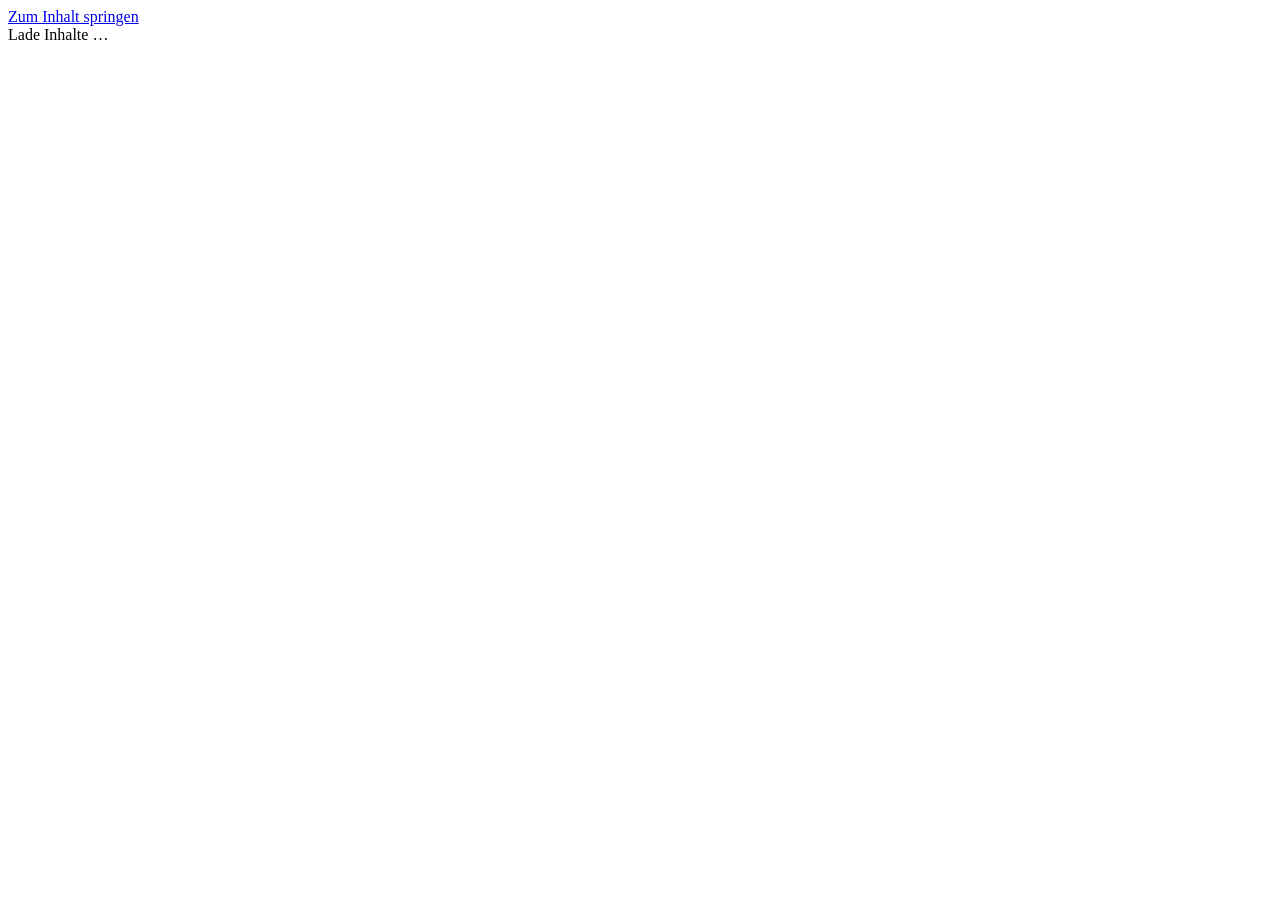
==== fortschritt.html @ f334f1ea "Add files via upload" ====
<!doctype html>
<html lang="de">
<head>
  <meta charset="utf-8">
  <meta name="viewport" content="width=device-width, initial-scale=1, viewport-fit=cover">
  <title>Fortschritt – Statistik leicht</title>
  <meta name="description" content="Lernzeit, Erfolgsquote, Klausurtrend, Badges sowie Export und Import des Lernstands.">
  <meta name="theme-color" content="#2563eb">
  <link rel="icon" href="assets/icons/favicon.svg" type="image/svg+xml">
  <link rel="stylesheet" href="styles/main.css">
  <link rel="stylesheet" href="styles/components.css">
  <link rel="stylesheet" href="styles/darkmode.css">
  <script>
    /* Theme sofort setzen, damit nichts aufblitzt */
    (function () {
      try {
        var s = JSON.parse(localStorage.getItem('statistik-lernplattform-v1') || '{}');
        var t = (s.settings && s.settings.theme) || 'auto';
        var dark = t === 'dark' || (t === 'auto' && window.matchMedia('(prefers-color-scheme: dark)').matches);
        document.documentElement.setAttribute('data-theme', dark ? 'dark' : 'light');
      } catch (e) {
        document.documentElement.setAttribute('data-theme', 'light');
      }
    })();
  </script>
</head>
<body data-page="fortschritt">
  <a class="skip-link" href="#main">Zum Inhalt springen</a>
  <header id="app-header"></header>
  <main id="main" class="container" tabindex="-1">
    <div class="loading" aria-live="polite"><span class="spinner"></span> Lade Inhalte …</div>
  </main>
  <nav id="tabbar"></nav>
  <noscript><p class="container">Bitte aktiviere JavaScript, um die Lernplattform zu nutzen.</p></noscript>
  <script src="data/data.js"></script>
  <script src="scripts/storage.js"></script>
  <script src="scripts/statistik.js"></script>
  <script src="scripts/charts.js"></script>
  <script src="scripts/router.js"></script>
  <script src="scripts/generator.js"></script>
  <script src="scripts/app.js"></script>
  <script src="scripts/fortschritt.js"></script>
  
</body>
</html>
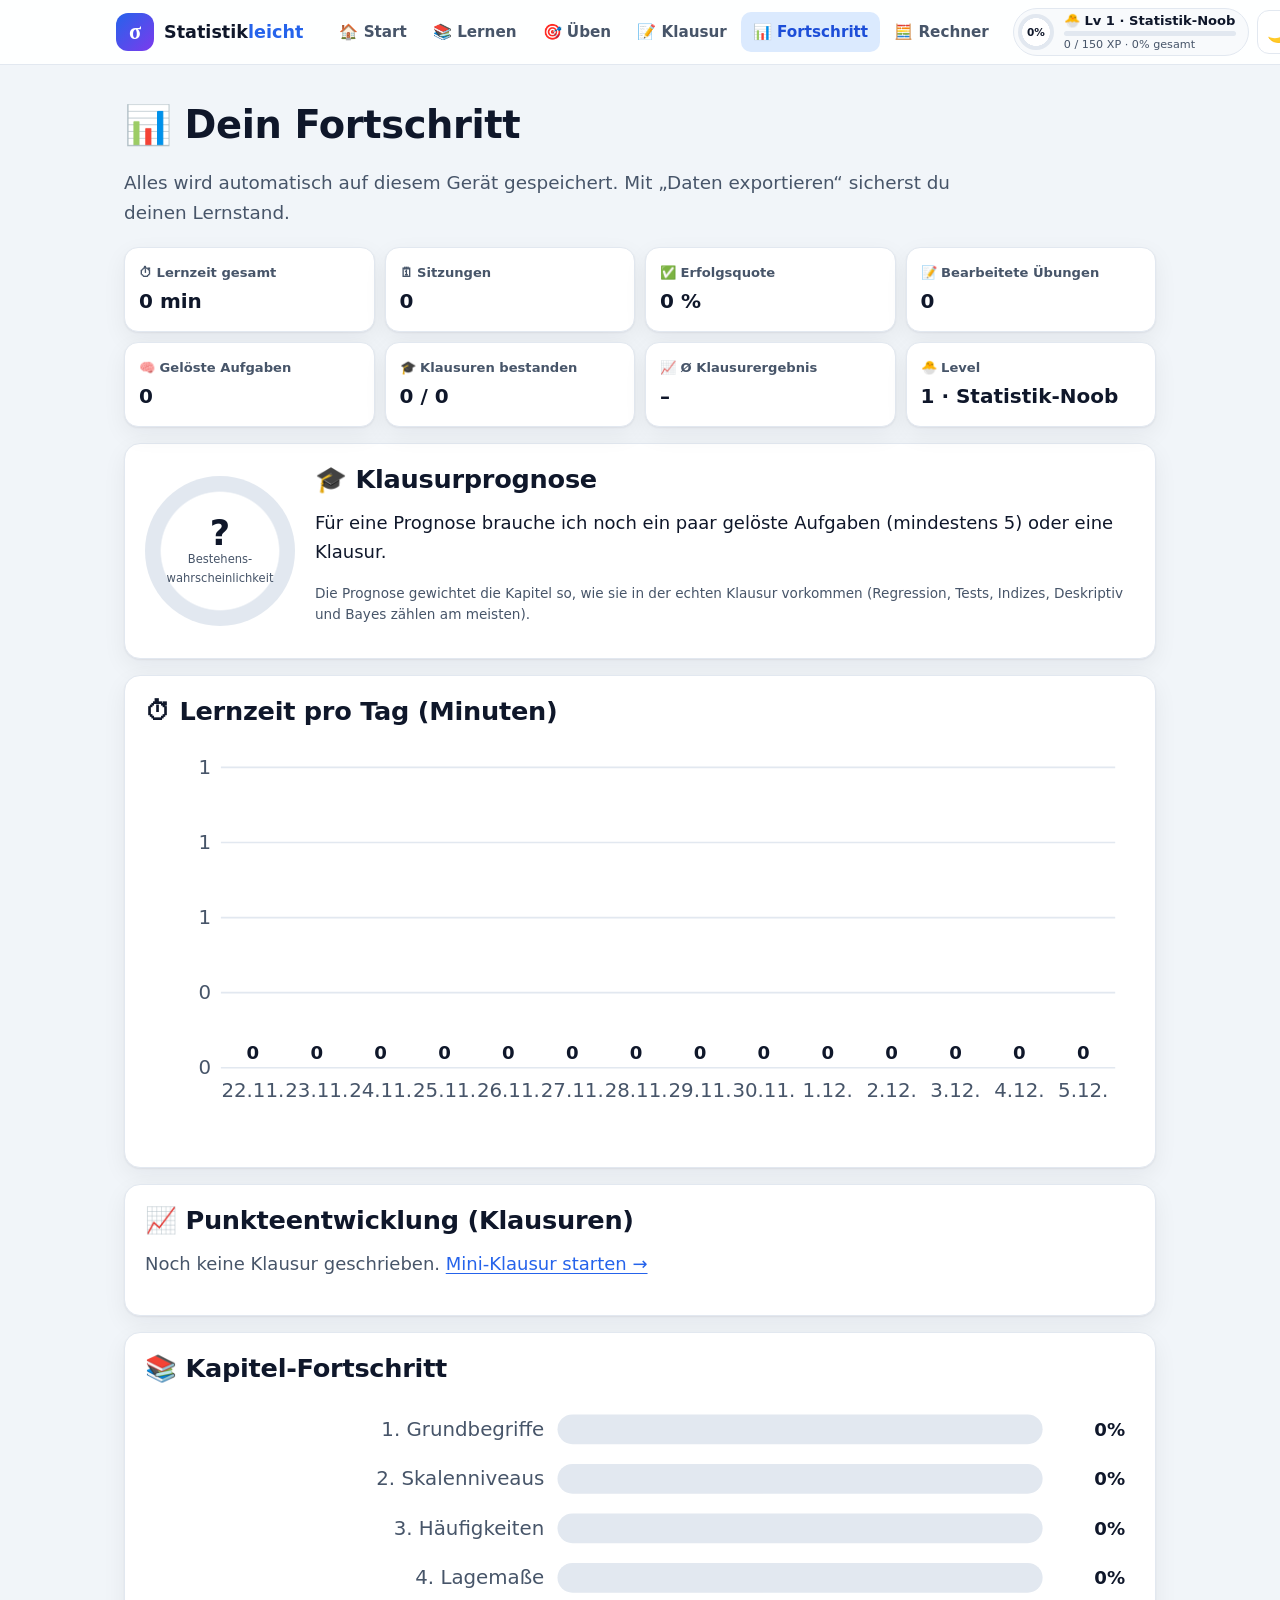
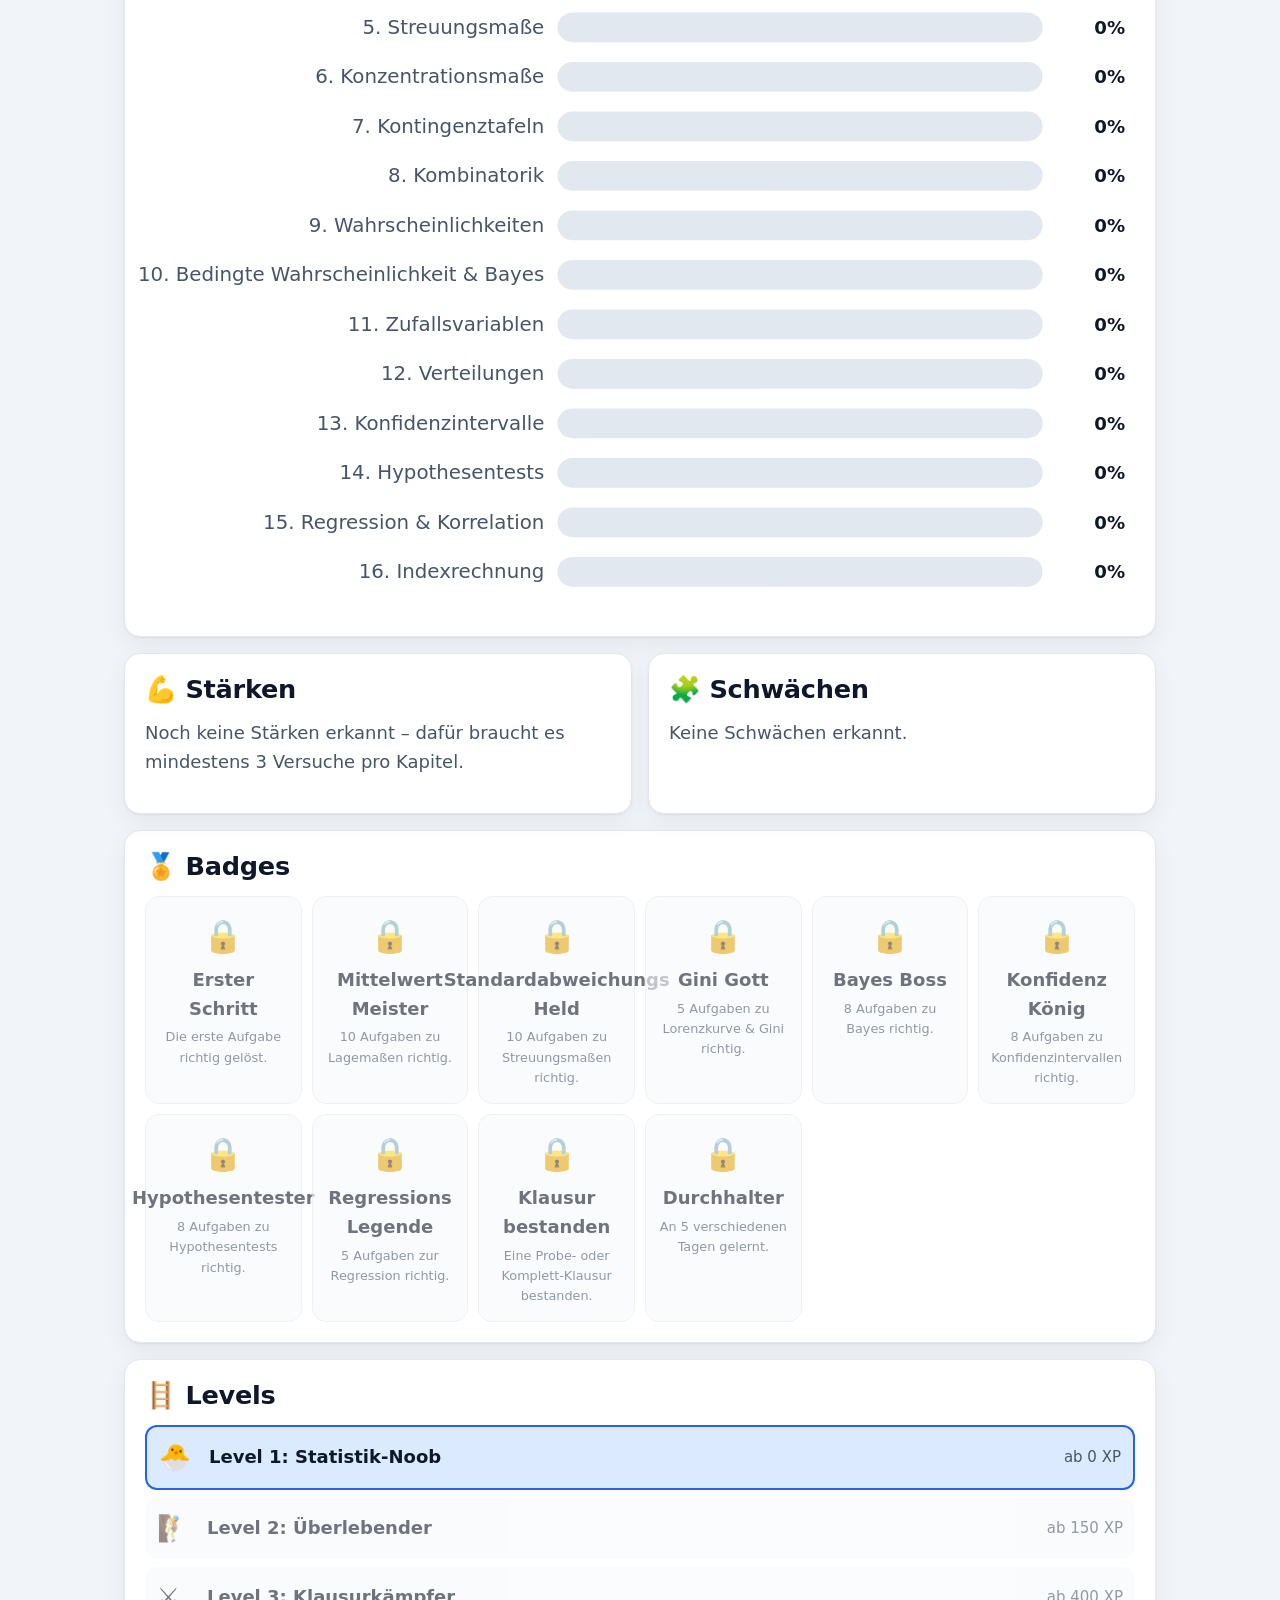
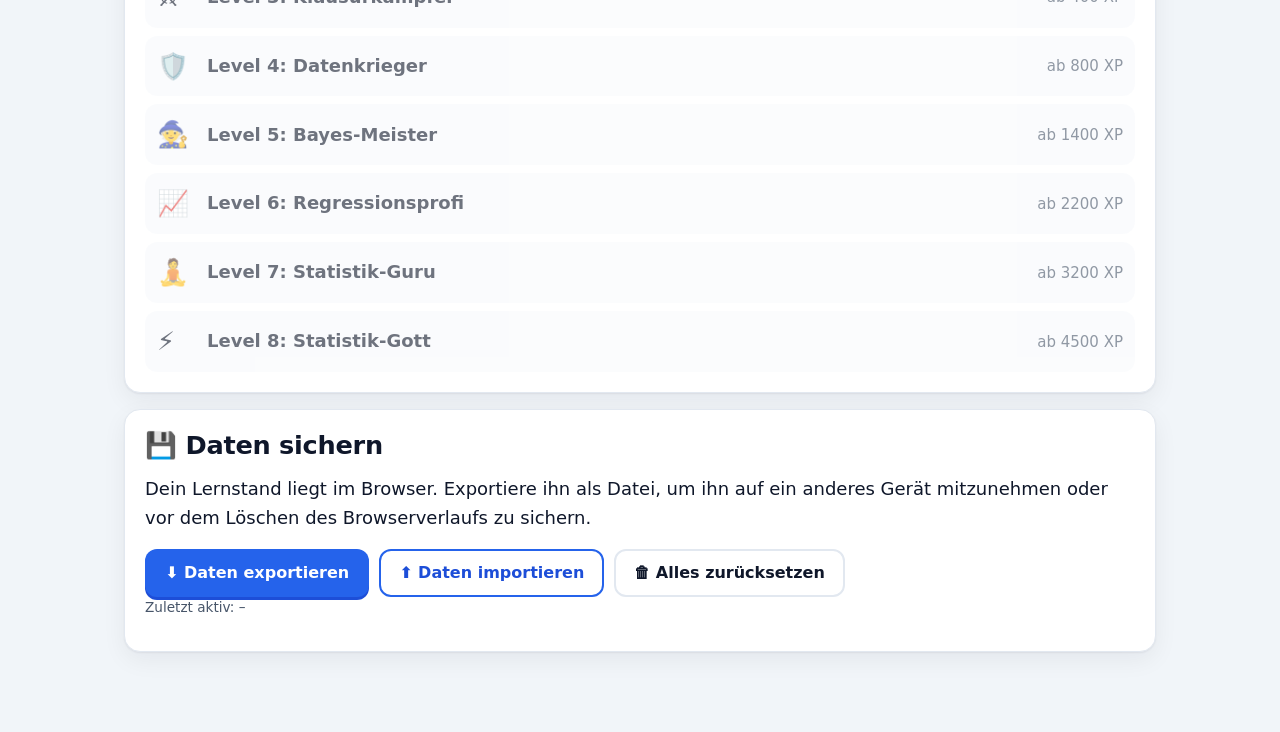
==== commit 2fc769d5: "Add files via upload" ====
--- a/fortschritt.html
+++ b/fortschritt.html
@@ -6,10 +6,10 @@
   <title>Fortschritt – Statistik leicht</title>
   <meta name="description" content="Lernzeit, Erfolgsquote, Klausurtrend, Badges sowie Export und Import des Lernstands.">
   <meta name="theme-color" content="#2563eb">
-  <link rel="icon" href="assets/icons/favicon.svg" type="image/svg+xml">
-  <link rel="stylesheet" href="styles/main.css">
-  <link rel="stylesheet" href="styles/components.css">
-  <link rel="stylesheet" href="styles/darkmode.css">
+  <link rel="icon" href="favicon.svg" type="image/svg+xml">
+  <link rel="stylesheet" href="main.css">
+  <link rel="stylesheet" href="components.css">
+  <link rel="stylesheet" href="darkmode.css">
   <script>
     /* Theme sofort setzen, damit nichts aufblitzt */
     (function () {
@@ -32,14 +32,14 @@
   </main>
   <nav id="tabbar"></nav>
   <noscript><p class="container">Bitte aktiviere JavaScript, um die Lernplattform zu nutzen.</p></noscript>
-  <script src="data/data.js"></script>
-  <script src="scripts/storage.js"></script>
-  <script src="scripts/statistik.js"></script>
-  <script src="scripts/charts.js"></script>
-  <script src="scripts/router.js"></script>
-  <script src="scripts/generator.js"></script>
-  <script src="scripts/app.js"></script>
-  <script src="scripts/fortschritt.js"></script>
+  <script src="data.js"></script>
+  <script src="storage.js"></script>
+  <script src="statistik.js"></script>
+  <script src="charts.js"></script>
+  <script src="router.js"></script>
+  <script src="generator.js"></script>
+  <script src="app.js"></script>
+  <script src="fortschritt.js"></script>
   
 </body>
 </html>
--- a/main.css
+++ b/main.css
@@ -0,0 +1,210 @@
+/* ============================================================
+   main.css – Grundlayout, Farben, Typografie (Mobile First)
+   ============================================================ */
+
+:root {
+  /* Markenfarben */
+  --primary: #2563eb;
+  --primary-strong: #1d4ed8;
+  --primary-soft: #dbeafe;
+  --success: #22c55e;
+  --success-strong: #15803d;
+  --success-soft: #dcfce7;
+  --warning: #f59e0b;
+  --warning-strong: #b45309;
+  --warning-soft: #fef3c7;
+  --error: #ef4444;
+  --error-strong: #b91c1c;
+  --error-soft: #fee2e2;
+  --purple: #7c3aed;
+  --purple-soft: #ede9fe;
+
+  /* Flächen & Text (hell) */
+  --bg: #f1f5f9;
+  --surface: #ffffff;
+  --surface-2: #f8fafc;
+  --border: #e2e8f0;
+  --text: #0f172a;
+  --text-muted: #475569;
+  --text-soft: #64748b;
+  --grid-dot: #cbd5e1;
+  --shadow: 0 1px 2px rgba(15, 23, 42, 0.06), 0 8px 24px rgba(15, 23, 42, 0.06);
+  --shadow-lg: 0 20px 50px rgba(15, 23, 42, 0.18);
+
+  /* Maße */
+  --radius: 16px;
+  --radius-sm: 10px;
+  --gap: 16px;
+  --header-h: 64px;
+  --tabbar-h: 68px;
+  --maxw: 1080px;
+  --font: system-ui, -apple-system, 'Segoe UI', Roboto, 'Helvetica Neue', Arial, sans-serif;
+  --mono: ui-monospace, 'SF Mono', Menlo, Consolas, monospace;
+  color-scheme: light;
+}
+
+*,
+*::before,
+*::after { box-sizing: border-box; }
+
+html { -webkit-text-size-adjust: 100%; scroll-behavior: smooth; }
+
+body {
+  margin: 0;
+  font-family: var(--font);
+  font-size: 18px;
+  line-height: 1.6;
+  color: var(--text);
+  background: var(--bg);
+  padding-bottom: calc(var(--tabbar-h) + env(safe-area-inset-bottom) + 16px);
+  overflow-x: hidden;
+}
+
+h1, h2, h3, h4, h5 { line-height: 1.25; margin: 0 0 0.5em; font-weight: 750; letter-spacing: -0.01em; }
+h1 { font-size: clamp(1.7rem, 4.5vw, 2.4rem); }
+h2 { font-size: clamp(1.3rem, 3.2vw, 1.6rem); }
+h3 { font-size: 1.15rem; }
+h4 { font-size: 1.05rem; }
+p { margin: 0 0 0.9em; }
+a { color: var(--primary); text-underline-offset: 3px; }
+a:hover { color: var(--primary-strong); }
+img, svg { max-width: 100%; }
+code { font-family: var(--mono); font-size: 0.92em; }
+blockquote { margin: 0 0 1em; padding: 12px 16px; border-left: 4px solid var(--primary); background: var(--surface-2); border-radius: var(--radius-sm); }
+mark { background: var(--warning-soft); color: inherit; padding: 0 4px; border-radius: 4px; }
+:focus-visible { outline: 3px solid var(--primary); outline-offset: 2px; border-radius: 6px; }
+
+.skip-link { position: absolute; left: -999px; top: 8px; background: var(--primary); color: #fff; padding: 8px 14px; border-radius: 8px; z-index: 100; }
+.skip-link:focus { left: 8px; }
+
+.container { width: 100%; max-width: var(--maxw); margin: 0 auto; padding: 20px 16px 24px; }
+.muted { color: var(--text-muted); }
+.small { font-size: 0.85rem; }
+.lead { font-size: 1.15rem; color: var(--text-muted); max-width: 46em; }
+.lead-sm { font-size: 1.05rem; }
+.big { font-size: 1.6rem; font-weight: 800; margin: 4px 0 8px; }
+.small-big { font-size: 1.2rem; }
+.eyebrow { font-size: 0.9rem; font-weight: 700; color: var(--primary); text-transform: none; margin-bottom: 4px; }
+.section-title { margin-top: 28px; }
+.center { justify-content: center; text-align: center; }
+
+.loading { display: flex; align-items: center; gap: 12px; padding: 40px 0; color: var(--text-muted); }
+.spinner { width: 22px; height: 22px; border: 3px solid var(--border); border-top-color: var(--primary); border-radius: 50%; animation: spin 0.8s linear infinite; }
+@keyframes spin { to { transform: rotate(360deg); } }
+
+/* ---------- Kopfzeile ---------- */
+.app-header {
+  position: sticky; top: 0; z-index: 40;
+  background: color-mix(in srgb, var(--surface) 92%, transparent);
+  backdrop-filter: saturate(1.4) blur(10px);
+  -webkit-backdrop-filter: saturate(1.4) blur(10px);
+  border-bottom: 1px solid var(--border);
+}
+.header-inner { max-width: var(--maxw); margin: 0 auto; height: var(--header-h); display: flex; align-items: center; gap: 12px; padding: 0 16px; }
+.brand { display: flex; align-items: center; gap: 10px; text-decoration: none; color: var(--text); font-weight: 800; flex-shrink: 0; }
+.brand-logo { width: 38px; height: 38px; border-radius: 12px; display: grid; place-items: center; background: linear-gradient(135deg, var(--primary), var(--purple)); color: #fff; font-size: 1.4rem; font-family: Georgia, serif; }
+.brand-text { font-size: 1.1rem; display: none; }
+.brand-text span { color: var(--primary); }
+.topnav { display: none; }
+.header-tools { margin-left: auto; display: flex; align-items: center; gap: 8px; }
+
+.level-chip {
+  display: flex; align-items: center; gap: 10px; background: var(--surface-2); border: 1px solid var(--border);
+  border-radius: 999px; padding: 4px 12px 4px 4px; cursor: pointer; color: var(--text); font: inherit; min-height: 44px;
+}
+.level-chip:hover { border-color: var(--primary); }
+.ring {
+  --p: 0; width: 36px; height: 36px; border-radius: 50%; display: grid; place-items: center; font-size: 0.66rem; font-weight: 800;
+  background: radial-gradient(closest-side, var(--surface) 76%, transparent 78% 100%), conic-gradient(var(--primary) calc(var(--p) * 1%), var(--border) 0);
+}
+.level-meta { display: flex; flex-direction: column; align-items: flex-start; line-height: 1.15; min-width: 0; }
+.level-meta strong { font-size: 0.82rem; white-space: nowrap; max-width: 38vw; overflow: hidden; text-overflow: ellipsis; }
+.level-meta small { font-size: 0.7rem; color: var(--text-muted); white-space: nowrap; }
+.xpbar { display: block; width: 100%; min-width: 90px; height: 5px; background: var(--border); border-radius: 9px; overflow: hidden; margin: 3px 0; }
+.xpbar span { display: block; height: 100%; background: linear-gradient(90deg, var(--warning), var(--success)); border-radius: 9px; transition: width 0.6s ease; }
+
+.icon-btn { width: 44px; height: 44px; border-radius: 12px; border: 1px solid var(--border); background: var(--surface); display: grid; place-items: center; font-size: 1.2rem; cursor: pointer; text-decoration: none; color: var(--text); }
+.icon-btn:hover { border-color: var(--primary); }
+
+/* ---------- Tabbar (mobil) ---------- */
+.tabbar {
+  position: fixed; bottom: 0; left: 0; right: 0; z-index: 40;
+  display: grid; grid-template-columns: repeat(5, 1fr);
+  background: var(--surface); border-top: 1px solid var(--border);
+  padding-bottom: env(safe-area-inset-bottom);
+  height: calc(var(--tabbar-h) + env(safe-area-inset-bottom));
+}
+.tabbar a { display: flex; flex-direction: column; align-items: center; justify-content: center; gap: 2px; font-size: 0.75rem; font-weight: 600; text-decoration: none; color: var(--text-muted); }
+.tabbar a span { font-size: 1.35rem; line-height: 1; }
+.tabbar a.active { color: var(--primary); }
+.tabbar a.active span { transform: translateY(-1px); }
+
+/* ---------- Raster ---------- */
+.grid { display: grid; gap: var(--gap); margin-bottom: var(--gap); }
+.grid-2, .grid-3 { grid-template-columns: 1fr; }
+.row { display: flex; flex-wrap: wrap; gap: 12px; align-items: flex-end; margin-bottom: 12px; }
+.row > .field { flex: 1 1 160px; }
+.split { display: grid; gap: 16px; }
+
+/* ---------- Seitenkopf / Hero ---------- */
+.page-head { margin: 8px 0 20px; }
+.hero {
+  display: grid; gap: 20px; align-items: center; margin: 8px 0 20px;
+  background: linear-gradient(135deg, var(--primary) 0%, #4f46e5 55%, var(--purple) 100%);
+  color: #fff; border-radius: 24px; padding: 24px 20px; box-shadow: var(--shadow);
+}
+.hero h1 { color: #fff; }
+.hero .lead { color: rgba(255, 255, 255, 0.9); }
+.hero .eyebrow { color: #fde68a; }
+.hero-actions { display: flex; flex-wrap: wrap; gap: 10px; margin-top: 12px; }
+.hero .btn-secondary { background: rgba(255, 255, 255, 0.15); color: #fff; border-color: rgba(255, 255, 255, 0.45); }
+.hero .btn-secondary:hover { background: rgba(255, 255, 255, 0.25); }
+.hero .btn-primary { background: #fff; color: var(--primary-strong); }
+.hero-ring { --p: 0; justify-self: center; }
+.ring-big {
+  width: 170px; height: 170px; border-radius: 50%; display: grid; place-content: center; text-align: center;
+  background: radial-gradient(closest-side, #1e3a8a 78%, transparent 80% 100%), conic-gradient(#fde68a calc(var(--p) * 1%), rgba(255, 255, 255, 0.25) 0);
+}
+.ring-big strong { font-size: 2.4rem; line-height: 1; }
+.ring-big span { font-size: 0.8rem; opacity: 0.85; }
+
+.crumbs { font-size: 0.92rem; color: var(--text-muted); margin-bottom: 12px; }
+.crumbs a { text-decoration: none; }
+
+/* ---------- Ab Tablet ---------- */
+@media (min-width: 640px) {
+  .brand-text { display: inline; }
+  .grid-2 { grid-template-columns: repeat(2, 1fr); }
+  .grid-3 { grid-template-columns: repeat(3, 1fr); }
+  .hero { grid-template-columns: 1fr auto; padding: 36px; }
+  .split { grid-template-columns: minmax(260px, 340px) 1fr; }
+  .container { padding: 28px 24px 32px; }
+}
+
+/* ---------- Ab Desktop ---------- */
+@media (min-width: 1100px) {
+  body { padding-bottom: 32px; }
+  .tabbar { display: none; }
+  .only-mobile { display: none; }
+  .topnav { display: flex; gap: 2px; margin-left: 12px; }
+  .topnav a { padding: 8px 12px; border-radius: 10px; text-decoration: none; color: var(--text-muted); font-weight: 600; font-size: 0.95rem; white-space: nowrap; }
+  .topnav a:hover { background: var(--surface-2); color: var(--text); }
+  .topnav a.active { background: var(--primary-soft); color: var(--primary-strong); }
+  .level-meta strong { max-width: 220px; }
+}
+
+@media (max-width: 420px) {
+  body { font-size: 17px; }
+  .level-meta small { display: none; }
+  .level-meta strong { max-width: 34vw; }
+}
+
+@media (prefers-reduced-motion: reduce) {
+  *, *::before, *::after { animation-duration: 0.01ms !important; transition-duration: 0.01ms !important; scroll-behavior: auto !important; }
+}
+
+@media print {
+  .app-header, .tabbar, .hero-actions, .help-buttons, .task-nav { display: none !important; }
+  body { background: #fff; padding: 0; }
+  .card { box-shadow: none; border: 1px solid #ccc; break-inside: avoid; }
+}
--- a/components.css
+++ b/components.css
@@ -0,0 +1,500 @@
+/* ============================================================
+   components.css – Buttons, Karten, Aufgaben, Widgets, Diagramme
+   ============================================================ */
+
+/* ---------- Buttons ---------- */
+.btn {
+  display: inline-flex; align-items: center; justify-content: center; gap: 8px;
+  min-height: 48px; padding: 10px 18px; border-radius: 12px; border: 2px solid transparent;
+  font: inherit; font-weight: 700; font-size: 1rem; line-height: 1.2; text-decoration: none; cursor: pointer;
+  transition: transform 0.08s ease, background 0.15s ease, border-color 0.15s ease, box-shadow 0.15s ease;
+  -webkit-tap-highlight-color: transparent; text-align: center;
+}
+.btn:active { transform: translateY(1px) scale(0.99); }
+.btn:disabled, .btn[disabled] { opacity: 0.45; cursor: not-allowed; }
+.btn-primary { background: var(--primary); color: #fff; box-shadow: 0 3px 0 var(--primary-strong); }
+.btn-primary:hover { background: var(--primary-strong); color: #fff; }
+.btn-secondary { background: var(--surface); color: var(--primary-strong); border-color: var(--primary); }
+.btn-secondary:hover { background: var(--primary-soft); color: var(--primary-strong); }
+.btn-ghost { background: transparent; color: var(--text); border-color: var(--border); }
+.btn-ghost:hover { border-color: var(--text-soft); color: var(--text); }
+.btn-warning { background: var(--warning); color: #111827; box-shadow: 0 3px 0 var(--warning-strong); }
+.btn-warning:hover { background: #fbbf24; color: #111827; }
+.btn-danger, .btn-ghost.danger:hover { background: var(--error); color: #fff; border-color: var(--error); }
+.btn-tutor { background: var(--success); color: #052e16; box-shadow: 0 3px 0 var(--success-strong); margin-top: 12px; }
+.btn-tutor:hover { background: #4ade80; color: #052e16; }
+.btn-lg { min-height: 56px; font-size: 1.1rem; padding: 12px 24px; }
+.btn-sm { min-height: 40px; padding: 6px 14px; font-size: 0.92rem; }
+.btn-block { width: 100%; margin-top: 8px; }
+.btn-help {
+  background: var(--surface-2); color: var(--text); border-color: var(--border); font-weight: 600; font-size: 0.95rem;
+  min-height: 46px; padding: 8px 12px;
+}
+.btn-help:hover { border-color: var(--primary); background: var(--primary-soft); color: var(--primary-strong); }
+.link-btn { background: none; border: 0; padding: 4px 2px; color: var(--primary); font: inherit; font-weight: 700; cursor: pointer; text-decoration: underline; text-underline-offset: 3px; }
+.link { text-decoration: none; font-weight: 600; }
+.file-btn { position: relative; }
+
+/* ---------- Karten ---------- */
+.card {
+  background: var(--surface); border: 1px solid var(--border); border-radius: var(--radius);
+  padding: 20px; box-shadow: var(--shadow); margin-bottom: var(--gap);
+}
+.grid > .card { margin-bottom: 0; }
+.card-head { display: flex; justify-content: space-between; align-items: baseline; gap: 12px; flex-wrap: wrap; }
+.stat-card h3 { color: var(--text-muted); font-size: 1rem; }
+.onboarding { border: 2px dashed var(--primary); }
+.howto { list-style: none; padding: 0; margin: 0 0 8px; display: grid; gap: 12px; }
+.howto li { display: flex; gap: 14px; align-items: flex-start; }
+.howto li > span { flex-shrink: 0; width: 40px; height: 40px; border-radius: 50%; background: var(--primary); color: #fff; display: grid; place-items: center; font-weight: 800; }
+.howto p { margin: 0; color: var(--text-muted); }
+
+/* ---------- Fortschritt ---------- */
+.progress { height: 12px; background: var(--border); border-radius: 99px; overflow: hidden; margin: 8px 0; }
+.progress > span { display: block; height: 100%; background: linear-gradient(90deg, var(--primary), var(--success)); border-radius: 99px; transition: width 0.6s ease; }
+.progress.slim { height: 6px; }
+
+.textbars { list-style: none; padding: 0; margin: 0; }
+.textbars li a { display: grid; grid-template-columns: 1fr auto; grid-template-areas: 'title pct' 'bar bar'; gap: 0 12px; padding: 10px 4px; border-bottom: 1px solid var(--border); text-decoration: none; color: var(--text); }
+.textbars li:last-child a { border-bottom: 0; }
+.textbars li a:hover { background: var(--surface-2); }
+.tb-title { grid-area: title; font-weight: 600; }
+.tb-bar { grid-area: bar; font-family: var(--mono); color: var(--primary); letter-spacing: 1px; font-size: 1.05rem; }
+.tb-pct { grid-area: pct; font-weight: 700; color: var(--text-muted); font-variant-numeric: tabular-nums; }
+@media (min-width: 640px) {
+  .textbars li a { grid-template-columns: minmax(180px, 1fr) auto 64px; grid-template-areas: 'title bar pct'; align-items: center; }
+  .tb-pct { text-align: right; }
+}
+
+/* ---------- Chips & Badges ---------- */
+.chips { display: flex; flex-wrap: wrap; gap: 8px; }
+.chip { display: inline-flex; align-items: center; gap: 4px; padding: 4px 12px; border-radius: 99px; background: var(--surface-2); border: 1px solid var(--border); font-size: 0.88rem; font-weight: 600; color: var(--text); text-decoration: none; }
+.chip-success { background: var(--success-soft); border-color: transparent; color: var(--success-strong); }
+.chip-warning { background: var(--warning-soft); border-color: transparent; color: var(--warning-strong); }
+.chip-hot { background: var(--error-soft); border-color: transparent; color: var(--error-strong); }
+a.chip:hover { filter: brightness(0.96); }
+.badge { display: inline-block; padding: 3px 10px; border-radius: 8px; font-size: 0.82rem; font-weight: 800; }
+.diff-easy { background: var(--success-soft); color: var(--success-strong); }
+.diff-medium { background: var(--warning-soft); color: var(--warning-strong); }
+.diff-hard { background: var(--error-soft); color: var(--error-strong); }
+.grade-chip { font-weight: 800; padding: 2px 10px; border-radius: 8px; }
+.grade-chip.ok { background: var(--success-soft); color: var(--success-strong); }
+.grade-chip.bad { background: var(--error-soft); color: var(--error-strong); }
+
+/* ---------- Kacheln ---------- */
+.action-tile {
+  display: flex; flex-direction: column; gap: 4px; padding: 18px; border-radius: var(--radius);
+  background: var(--surface); border: 1px solid var(--border); box-shadow: var(--shadow); text-decoration: none; color: var(--text);
+  transition: transform 0.12s ease, border-color 0.12s ease;
+}
+.action-tile:hover { transform: translateY(-2px); border-color: var(--primary); color: var(--text); }
+.action-tile span { font-size: 1.8rem; }
+.action-tile small { color: var(--text-muted); }
+.action-tile.big { padding: 24px; }
+.action-tile.disabled { opacity: 0.55; pointer-events: none; }
+
+.chapter-grid { display: grid; gap: var(--gap); grid-template-columns: 1fr; }
+@media (min-width: 640px) { .chapter-grid { grid-template-columns: repeat(2, 1fr); } }
+@media (min-width: 1000px) { .chapter-grid { grid-template-columns: repeat(3, 1fr); } }
+.chapter-card {
+  position: relative; display: flex; flex-direction: column; gap: 4px; padding: 20px; border-radius: var(--radius);
+  background: var(--surface); border: 1px solid var(--border); box-shadow: var(--shadow); text-decoration: none; color: var(--text);
+  transition: transform 0.12s ease, border-color 0.12s ease;
+}
+.chapter-card:hover { transform: translateY(-2px); border-color: var(--primary); color: var(--text); }
+.chapter-card.done { border-color: var(--success); }
+.chapter-num { font-size: 0.8rem; font-weight: 700; color: var(--text-soft); }
+.chapter-icon { font-size: 2rem; }
+.chapter-icon.xl { font-size: 3.4rem; }
+.chapter-card strong { font-size: 1.15rem; }
+.chapter-card small { color: var(--text-muted); }
+.chapter-foot { display: flex; justify-content: space-between; align-items: center; margin-top: 8px; font-weight: 700; color: var(--text-muted); }
+.chapter-tags { display: flex; flex-wrap: wrap; gap: 6px; margin-top: 6px; }
+.chapter-picker { display: grid; gap: 10px; grid-template-columns: repeat(auto-fill, minmax(150px, 1fr)); }
+.chapter-chip { display: flex; flex-direction: column; padding: 12px; border-radius: 12px; border: 1px solid var(--border); background: var(--surface-2); text-decoration: none; color: var(--text); }
+.chapter-chip:hover { border-color: var(--primary); }
+.chapter-chip span { font-size: 1.4rem; }
+.chapter-chip small { color: var(--text-muted); }
+
+.chapter-hero { display: grid; gap: 16px; align-items: center; margin-bottom: 16px; }
+@media (min-width: 760px) { .chapter-hero { grid-template-columns: auto 1fr auto; } }
+.toc { display: flex; gap: 8px; overflow-x: auto; padding: 4px 0 12px; margin-bottom: 8px; scrollbar-width: thin; }
+.toc a { flex-shrink: 0; padding: 8px 14px; border-radius: 99px; background: var(--surface); border: 1px solid var(--border); text-decoration: none; color: var(--text); font-size: 0.9rem; font-weight: 600; }
+.toc a:hover { border-color: var(--primary); }
+.theory-section { scroll-margin-top: calc(var(--header-h) + 12px); }
+.practice { scroll-margin-top: calc(var(--header-h) + 12px); border: 2px solid var(--primary); }
+.diff-card { display: flex; flex-direction: column; gap: 6px; padding: 18px; border-radius: var(--radius); border: 2px solid var(--border); text-decoration: none; color: var(--text); background: var(--surface-2); }
+.diff-card:hover { border-color: var(--primary); color: var(--text); }
+.diff-card .diff-icon { font-size: 1.8rem; }
+.diff-card strong { font-size: 1.15rem; }
+.chapter-nav { display: flex; justify-content: space-between; gap: 12px; flex-wrap: wrap; margin-top: 8px; }
+
+/* ---------- Theorie-Bausteine ---------- */
+.nice-list, .step-list { padding-left: 1.3em; margin: 0 0 1em; }
+.nice-list li, .step-list li { margin-bottom: 0.45em; }
+.step-list { counter-reset: s; list-style: none; padding-left: 0; }
+.step-list > li { counter-increment: s; position: relative; padding-left: 44px; min-height: 32px; }
+.step-list > li::before { content: counter(s); position: absolute; left: 0; top: 0; width: 32px; height: 32px; border-radius: 50%; background: var(--primary-soft); color: var(--primary-strong); font-weight: 800; display: grid; place-items: center; font-size: 0.95rem; }
+.callout { border-radius: 12px; padding: 14px 16px; margin: 0 0 1em; border-left: 5px solid var(--primary); background: var(--primary-soft); color: var(--text); }
+.callout h4 { margin-bottom: 6px; }
+.callout.tip { border-color: var(--success); background: var(--success-soft); }
+.callout.warn { border-color: var(--warning); background: var(--warning-soft); }
+.callout.exam { border-color: var(--purple); background: var(--purple-soft); }
+.callout.example { border-color: var(--primary); background: var(--surface-2); border: 1px solid var(--border); border-left: 5px solid var(--primary); }
+.callout.info { border-color: var(--text-soft); background: var(--surface-2); }
+.formula {
+  font-family: 'Cambria Math', 'STIX Two Math', Georgia, serif; font-size: 1.12rem; background: var(--surface-2);
+  border: 1px solid var(--border); border-radius: 12px; padding: 12px 16px; margin: 0 0 1em; overflow-x: auto; text-align: center;
+}
+.formula small { display: block; font-family: var(--font); font-size: 0.85rem; color: var(--text-muted); margin-top: 6px; }
+.frac { display: inline-flex; flex-direction: column; vertical-align: middle; text-align: center; margin: 0 3px; font-size: 0.95em; }
+.frac > span:first-child { border-bottom: 1.5px solid currentColor; padding: 0 4px 1px; }
+.frac > span:last-child { padding: 1px 4px 0; }
+.sqrt { border-top: 1.5px solid currentColor; padding: 0 2px; }
+.datalist { font-family: var(--mono); background: var(--surface-2); border-radius: 10px; padding: 10px 12px; word-spacing: 4px; overflow-wrap: anywhere; }
+.pos { display: inline-flex; flex-direction: column; align-items: center; margin: 2px 3px; }
+.pos small { font-size: 0.65rem; color: var(--text-soft); }
+
+.quickcheck { border: 2px solid var(--border); border-radius: var(--radius); padding: 16px; margin: 0 0 1em; background: var(--surface-2); }
+.quickcheck.done { border-color: var(--success); }
+.qc-feedback { margin: 10px 0 0; padding: 10px 12px; border-radius: 10px; }
+.qc-feedback.success { background: var(--success-soft); }
+.qc-feedback.warn { background: var(--warning-soft); }
+
+/* ---------- Tabellen ---------- */
+.table-wrap { overflow-x: auto; margin: 0 0 1em; border-radius: 12px; border: 1px solid var(--border); }
+.table { width: 100%; border-collapse: collapse; font-size: 0.95rem; font-variant-numeric: tabular-nums; background: var(--surface); }
+.table th, .table td { padding: 8px 12px; text-align: center; border-bottom: 1px solid var(--border); white-space: nowrap; }
+.table thead th { background: var(--surface-2); font-weight: 700; }
+.table tbody th { text-align: left; background: var(--surface-2); }
+.table tr:last-child td, .table tr:last-child th { border-bottom: 0; }
+.table tr.sum td, .table tr.sum th { font-weight: 800; }
+.table input { width: 90px; min-height: 40px; text-align: center; }
+.table.clickable th[tabindex], .table.clickable td[tabindex] { cursor: pointer; }
+.table .hl { background: var(--warning-soft) !important; outline: 2px solid var(--warning); outline-offset: -2px; }
+
+/* ---------- Formulare ---------- */
+.field { display: flex; flex-direction: column; gap: 6px; font-weight: 600; font-size: 0.95rem; }
+.field.check { flex-direction: row; align-items: center; gap: 10px; min-height: 48px; }
+.field.check input { width: 22px; height: 22px; accent-color: var(--primary); }
+input[type='text'], input[type='number'], input:not([type]), select, textarea {
+  font: inherit; font-size: 1.05rem; color: var(--text); background: var(--surface); border: 2px solid var(--border);
+  border-radius: 12px; padding: 10px 12px; min-height: 48px; width: 100%;
+}
+textarea { resize: vertical; font-family: var(--mono); font-size: 1rem; }
+input:focus, select:focus, textarea:focus { border-color: var(--primary); outline: none; box-shadow: 0 0 0 4px var(--primary-soft); }
+input[type='range'] { width: 100%; accent-color: var(--primary); min-height: 32px; }
+
+/* ---------- Aufgaben ---------- */
+.task-card { background: var(--surface); border: 1px solid var(--border); border-radius: 20px; padding: 20px; box-shadow: var(--shadow); }
+.task-card.solved { border-color: var(--success); box-shadow: 0 0 0 3px var(--success-soft), var(--shadow); }
+.task-meta { display: flex; flex-wrap: wrap; align-items: center; gap: 10px; margin-bottom: 6px; font-size: 0.92rem; color: var(--text-muted); font-weight: 600; }
+.task-pts { margin-left: auto; }
+.task-text { margin: 12px 0 16px; }
+.task-text .parts { padding-left: 1.4em; }
+.task-text .parts li { margin-bottom: 4px; }
+.answers { display: grid; gap: 14px; margin-bottom: 14px; }
+.answer { display: flex; flex-direction: column; gap: 6px; padding: 12px; border-radius: 14px; border: 2px solid var(--border); background: var(--surface-2); transition: border-color 0.2s, background 0.2s; }
+.answer-label { font-weight: 700; }
+.answer-label .pts { font-style: normal; font-size: 0.8rem; color: var(--text-soft); margin-right: 6px; }
+.answer.ok { border-color: var(--success); background: var(--success-soft); }
+.answer.wrong { border-color: var(--error); background: var(--error-soft); animation: shake 0.35s ease; }
+.answer.ok::after { content: '✔ richtig'; color: var(--success-strong); font-weight: 800; font-size: 0.9rem; }
+.answer.wrong::after { content: '✗ noch nicht richtig'; color: var(--error-strong); font-weight: 800; font-size: 0.9rem; }
+@keyframes shake { 0%, 100% { transform: translateX(0); } 25% { transform: translateX(-5px); } 75% { transform: translateX(5px); } }
+.choice-group { display: grid; gap: 8px; grid-template-columns: 1fr; }
+@media (min-width: 640px) { .choice-group { grid-template-columns: repeat(2, 1fr); } }
+.choice {
+  min-height: 52px; padding: 10px 14px; border-radius: 12px; border: 2px solid var(--border); background: var(--surface);
+  font: inherit; font-size: 1rem; text-align: left; cursor: pointer; color: var(--text);
+}
+.choice:hover { border-color: var(--primary); }
+.choice.selected { border-color: var(--primary); background: var(--primary-soft); font-weight: 700; }
+.choice.ok { border-color: var(--success); background: var(--success-soft); }
+.choice.wrong { border-color: var(--error); background: var(--error-soft); }
+.answer-actions { display: flex; flex-direction: column; gap: 8px; }
+.feedback { margin: 0; font-weight: 600; border-radius: 12px; }
+.feedback:empty { display: none; }
+.feedback.success { background: var(--success-soft); color: var(--success-strong); padding: 12px 14px; }
+.feedback.warn { background: var(--warning-soft); color: var(--text); padding: 12px 14px; }
+.feedback.info { background: var(--primary-soft); color: var(--text); padding: 12px 14px; }
+.help-buttons { display: grid; grid-template-columns: repeat(2, 1fr); gap: 8px; margin: 8px 0 12px; }
+@media (min-width: 640px) { .help-buttons { grid-template-columns: repeat(4, 1fr); } }
+.help-area > div, .help-area > ol { margin-bottom: 12px; }
+.hint-box, .simple-box, .solution-box, .tutor-box { border-radius: 14px; padding: 14px 16px; }
+.hint-box { background: var(--warning-soft); }
+.simple-box { background: var(--purple-soft); }
+.solution-box { background: var(--success-soft); }
+.tutor-box { background: var(--surface-2); border: 2px solid var(--success); }
+.hint-box p, .simple-box p { margin: 0; }
+.steps-box { list-style: none; padding: 0; margin: 0; counter-reset: st; }
+.steps-box .step { counter-increment: st; background: var(--surface-2); border: 1px solid var(--border); border-radius: 14px; padding: 14px 16px 6px; margin-bottom: 10px; }
+.steps-box .step h4::before { content: counter(st) '. '; color: var(--primary); }
+.reveal { animation: reveal 0.45s ease both; }
+@keyframes reveal { from { opacity: 0; transform: translateY(10px); } to { opacity: 1; transform: none; } }
+.answer-list { list-style: none; padding: 0; margin: 8px 0; }
+.answer-list li { display: flex; justify-content: space-between; gap: 12px; padding: 6px 0; border-bottom: 1px dashed var(--border); flex-wrap: wrap; }
+.task-nav { display: flex; justify-content: space-between; gap: 12px; margin-top: 12px; border-top: 1px solid var(--border); padding-top: 14px; }
+.task-dots { display: flex; flex-wrap: wrap; gap: 6px; margin-bottom: 14px; }
+.task-dots a { width: 36px; height: 36px; display: grid; place-items: center; border-radius: 10px; border: 1px solid var(--border); background: var(--surface); font-size: 0.85rem; font-weight: 700; text-decoration: none; color: var(--text-muted); }
+.task-dots a.seen { background: var(--surface-2); }
+.task-dots a.ok { background: var(--success); border-color: var(--success); color: #052e16; }
+.task-dots a.wrong { background: var(--error-soft); border-color: var(--error); color: var(--error-strong); }
+.task-dots a.current { outline: 3px solid var(--primary); outline-offset: 1px; color: var(--text); }
+.diff-tabs { display: flex; gap: 8px; margin-bottom: 12px; flex-wrap: wrap; }
+.diff-tabs a { padding: 10px 16px; border-radius: 12px; border: 2px solid var(--border); background: var(--surface); text-decoration: none; color: var(--text); font-weight: 700; min-height: 44px; }
+.diff-tabs a.active { border-color: var(--primary); background: var(--primary-soft); color: var(--primary-strong); }
+.run-head { display: flex; align-items: center; gap: 12px; flex-wrap: wrap; margin-bottom: 12px; color: var(--text-muted); }
+.run-head strong { color: var(--text); }
+.tutor-intro { border: 2px solid var(--success); }
+
+/* Tutor-Chat */
+.chat { display: flex; flex-direction: column; gap: 10px; }
+.bubble { max-width: 92%; padding: 12px 14px; border-radius: 16px; line-height: 1.5; }
+.bubble.bot { background: var(--surface); border: 1px solid var(--border); border-bottom-left-radius: 4px; align-self: flex-start; animation: reveal 0.35s ease both; }
+.bubble.me { background: var(--primary); color: #fff; border-bottom-right-radius: 4px; align-self: flex-end; }
+.bubble .formula { font-size: 1rem; }
+.tutor-form { display: flex; flex-wrap: wrap; gap: 8px; align-items: center; margin-top: 8px; }
+.tutor-form input { flex: 1 1 140px; }
+
+/* Natürliche Häufigkeiten (Baum) */
+.nat-tree { display: grid; gap: 10px; text-align: center; margin: 8px 0 12px; font-size: 0.92rem; }
+.nt-root { justify-self: center; background: var(--primary); color: #fff; padding: 8px 16px; border-radius: 12px; font-weight: 800; }
+.nt-level { display: grid; grid-template-columns: repeat(2, 1fr); gap: 10px; }
+.nt-level.four { grid-template-columns: repeat(4, 1fr); gap: 6px; }
+.nt-node, .nt-leaf { padding: 8px 6px; border-radius: 10px; background: var(--surface-2); border: 1px solid var(--border); font-weight: 700; }
+.nt-node.bad { background: var(--error-soft); }
+.nt-node.good { background: var(--success-soft); }
+.nt-leaf.hl { background: var(--error); color: #fff; border-color: var(--error); }
+.nt-leaf.hl2 { background: var(--warning); color: #111827; border-color: var(--warning); }
+.tree { font-family: var(--mono); background: var(--surface-2); padding: 10px 12px; border-radius: 10px; }
+
+/* ---------- Video-Erklärung ---------- */
+.video-screen { background: #0b1222; color: #e2e8f0; border-radius: 16px; padding: 20px; min-height: 260px; max-height: 60vh; overflow-y: auto; }
+.video-narrator { font-weight: 800; font-size: 1.15rem; color: #fde68a; margin-bottom: 12px; }
+.video-content { opacity: 0; transform: translateY(12px); transition: opacity 0.5s ease, transform 0.5s ease; }
+.video-content.in { opacity: 1; transform: none; }
+.video-content .table, .video-content .table thead th, .video-content .table tbody th { background: #111a2e; color: #e2e8f0; }
+.video-content .table th, .video-content .table td { border-color: #26324a; }
+.video-content .formula, .video-content .datalist, .video-content .callout, .video-content .nt-node, .video-content .nt-leaf:not(.hl):not(.hl2) { background: #111a2e; color: #e2e8f0; border-color: #26324a; }
+.video-content .table-wrap { border-color: #26324a; }
+.video-content .chart .axis, .video-content .chart .val { fill: #cbd5e1; }
+.video-final { font-size: 1.2rem; }
+.video-progress { display: flex; gap: 4px; margin: 12px 0; }
+.video-progress span { flex: 1; height: 6px; background: var(--border); border-radius: 9px; overflow: hidden; }
+.video-progress span i { display: block; height: 100%; width: 0; background: var(--primary); }
+.video-progress span.done i { width: 100%; }
+.video-controls { display: flex; justify-content: center; gap: 10px; }
+
+/* ---------- Popups & Toasts ---------- */
+.modal-back { position: fixed; inset: 0; background: rgba(15, 23, 42, 0.55); z-index: 80; display: flex; align-items: flex-end; justify-content: center; opacity: 0; transition: opacity 0.2s; padding: 0; }
+.modal-back.show { opacity: 1; }
+.modal { background: var(--surface); color: var(--text); width: 100%; max-width: 640px; max-height: 92vh; overflow-y: auto; border-radius: 22px 22px 0 0; padding: 20px; box-shadow: var(--shadow-lg); transform: translateY(30px); transition: transform 0.25s ease; }
+.modal-back.show .modal { transform: none; }
+.modal-head { display: flex; align-items: center; justify-content: space-between; gap: 12px; margin-bottom: 8px; }
+.modal-head h2 { margin: 0; }
+.modal-actions { display: flex; flex-wrap: wrap; gap: 10px; margin-top: 16px; }
+.modal-actions .btn { flex: 1 1 200px; }
+.where { background: var(--surface-2); border-radius: 12px; padding: 12px 14px; font-size: 1.05rem; }
+.where span { color: var(--text-muted); }
+@media (min-width: 640px) {
+  .modal-back { align-items: center; padding: 20px; }
+  .modal { border-radius: 22px; }
+  .modal-back.drawer { justify-content: flex-end; align-items: stretch; padding: 0; }
+  .modal-back.drawer .modal { max-width: 440px; max-height: 100vh; border-radius: 22px 0 0 22px; transform: translateX(30px); }
+  .modal-back.drawer.show .modal { transform: none; }
+}
+.drawer-stats { display: grid; grid-template-columns: repeat(3, 1fr); gap: 8px; margin-bottom: 12px; text-align: center; }
+.drawer-stats div { background: var(--surface-2); border-radius: 12px; padding: 10px 6px; display: flex; flex-direction: column; }
+.drawer-stats strong { font-size: 1.3rem; }
+.drawer-stats span { font-size: 0.75rem; color: var(--text-muted); }
+.modal .textbars li a { grid-template-columns: 1fr auto; grid-template-areas: 'title pct' 'bar bar'; }
+.levelup { text-align: center; }
+.levelup-icon { font-size: 4rem; animation: pop 0.6s ease; }
+@keyframes pop { 0% { transform: scale(0.3); } 70% { transform: scale(1.2); } 100% { transform: scale(1); } }
+
+.toasts { position: fixed; z-index: 90; left: 50%; transform: translateX(-50%); bottom: calc(var(--tabbar-h) + 16px + env(safe-area-inset-bottom)); display: flex; flex-direction: column; gap: 8px; width: min(92vw, 420px); pointer-events: none; }
+@media (min-width: 1100px) { .toasts { bottom: 24px; } }
+.toast { background: var(--text); color: var(--surface); padding: 12px 16px; border-radius: 14px; box-shadow: var(--shadow-lg); font-weight: 600; opacity: 0; transform: translateY(12px); transition: all 0.3s ease; }
+.toast.show { opacity: 1; transform: none; }
+.toast-success { background: var(--success-strong); color: #fff; }
+.toast-badge { background: linear-gradient(135deg, var(--purple), var(--primary)); color: #fff; }
+.toast-warn { background: var(--warning); color: #111827; }
+.toast-error { background: var(--error-strong); color: #fff; }
+
+.confetti { position: fixed; inset: 0; pointer-events: none; z-index: 95; overflow: hidden; }
+.confetti i { position: absolute; top: -12px; width: 9px; height: 14px; border-radius: 2px; animation: fall linear forwards; }
+@keyframes fall { to { top: 105vh; transform: rotate(720deg) translateX(40px); } }
+
+/* ---------- Dashboard ---------- */
+.forecast-main { display: grid; gap: 20px; align-items: center; }
+@media (min-width: 640px) { .forecast-main { grid-template-columns: auto 1fr; } }
+.gauge {
+  --p: 0; width: 150px; height: 150px; border-radius: 50%; display: grid; place-content: center; text-align: center; justify-self: center;
+  background: radial-gradient(closest-side, var(--surface) 78%, transparent 80% 100%), conic-gradient(var(--gauge, var(--primary)) calc(var(--p) * 1%), var(--border) 0);
+}
+.gauge strong { font-size: 2.2rem; line-height: 1; }
+.gauge span { font-size: 0.72rem; color: var(--text-muted); max-width: 110px; }
+.forecast.good, .result-hero.good { --gauge: var(--success); border-color: var(--success); }
+.forecast.mid { --gauge: var(--warning); border-color: var(--warning); }
+.forecast.low, .result-hero.low { --gauge: var(--error); border-color: var(--error); }
+.grade { font-size: 1.3rem; }
+.recommendation { border: 2px solid var(--warning); background: linear-gradient(0deg, var(--warning-soft), var(--surface) 70%); }
+.quick-actions .action-tile { align-items: center; text-align: center; }
+
+.kpi-grid { display: grid; grid-template-columns: repeat(2, 1fr); gap: 10px; margin-bottom: var(--gap); }
+@media (min-width: 760px) { .kpi-grid { grid-template-columns: repeat(4, 1fr); } }
+.kpi-grid.small { grid-template-columns: repeat(2, 1fr); }
+@media (min-width: 760px) { .kpi-grid.small { grid-template-columns: repeat(5, 1fr); } }
+.kpi { background: var(--surface); border: 1px solid var(--border); border-radius: 14px; padding: 14px; box-shadow: var(--shadow); display: flex; flex-direction: column; gap: 2px; }
+.kpi span { font-size: 0.82rem; color: var(--text-muted); font-weight: 600; }
+.kpi strong { font-size: 1.25rem; font-variant-numeric: tabular-nums; overflow-wrap: anywhere; }
+.kpis { display: flex; flex-wrap: wrap; gap: 10px; margin: 10px 0; }
+.kpis > div { flex: 1 1 130px; background: var(--surface-2); border: 1px solid var(--border); border-radius: 12px; padding: 10px 12px; display: flex; flex-direction: column; }
+.kpis span { font-size: 0.8rem; color: var(--text-muted); }
+.kpis strong { font-size: 1.15rem; font-variant-numeric: tabular-nums; }
+
+.badge-grid { display: grid; grid-template-columns: repeat(auto-fill, minmax(150px, 1fr)); gap: 10px; }
+.badge-tile { display: flex; flex-direction: column; align-items: center; text-align: center; gap: 4px; padding: 14px 10px; border-radius: 14px; background: var(--surface-2); border: 1px solid var(--border); opacity: 0.6; }
+.badge-tile.earned { opacity: 1; border-color: var(--warning); background: var(--warning-soft); }
+.badge-tile span { font-size: 2rem; }
+.badge-tile small { color: var(--text-muted); font-size: 0.8rem; }
+.level-list { list-style: none; padding: 0; margin: 0; display: grid; gap: 8px; }
+.level-list li { display: grid; grid-template-columns: 40px 1fr auto; align-items: center; gap: 10px; padding: 10px 12px; border-radius: 12px; background: var(--surface-2); opacity: 0.6; }
+.level-list li.reached { opacity: 1; }
+.level-list li.current { border: 2px solid var(--primary); background: var(--primary-soft); }
+.level-list li span { font-size: 1.6rem; }
+.level-list small { color: var(--text-muted); }
+
+.summary { text-align: center; }
+.summary-icon { font-size: 4rem; }
+
+/* ---------- Klausuren ---------- */
+.exam-card { display: flex; flex-direction: column; }
+.exam-card .btn-block { margin-top: auto; }
+.exam-icon { font-size: 2.6rem; }
+.exam-icon.xl { font-size: 4rem; }
+.exam-time { font-weight: 700; color: var(--primary); }
+.exam-start { text-align: center; }
+.exam-start .nice-list { text-align: left; max-width: 34em; margin: 12px auto; }
+.exam-bar {
+  position: sticky; top: calc(var(--header-h) + 8px); z-index: 30; display: flex; flex-wrap: wrap; align-items: center; gap: 10px;
+  background: var(--surface); border: 2px solid var(--primary); border-radius: 16px; padding: 10px 14px; box-shadow: var(--shadow); margin-bottom: 14px;
+}
+.exam-timer { font-family: var(--mono); font-size: 1.25rem; font-weight: 800; color: var(--primary); }
+.exam-timer.urgent { color: var(--error); animation: pulse 1s ease infinite; }
+@keyframes pulse { 50% { opacity: 0.5; } }
+.exam-answered { color: var(--text-muted); font-size: 0.9rem; margin-right: auto; }
+.exam-task-head { display: flex; justify-content: space-between; align-items: baseline; gap: 10px; flex-wrap: wrap; }
+.exam-task { scroll-margin-top: calc(var(--header-h) + 80px); }
+.result-hero { display: grid; gap: 20px; align-items: center; border-width: 2px; }
+@media (min-width: 640px) { .result-hero { grid-template-columns: auto 1fr; } }
+.review summary { cursor: pointer; font-size: 1.1rem; }
+.review-list { list-style: none; padding: 0; margin: 12px 0; display: grid; gap: 8px; }
+.review-list li { display: grid; gap: 4px; padding: 10px 12px; border-radius: 12px; }
+@media (min-width: 760px) { .review-list li { grid-template-columns: 1.3fr 1fr 1fr auto; align-items: center; } }
+.review-list li.ok { background: var(--success-soft); }
+.review-list li.wrong { background: var(--error-soft); }
+.review-list .pts { font-weight: 800; }
+.steps-details summary { cursor: pointer; font-weight: 700; color: var(--primary); margin: 8px 0; }
+details.how { margin-top: 14px; background: var(--surface-2); border: 1px solid var(--border); border-radius: 14px; padding: 12px 16px; }
+details.how summary { cursor: pointer; font-weight: 800; margin-bottom: 8px; }
+
+.formula-list { display: grid; gap: 10px; margin: 0; }
+.formula-list > div { display: grid; gap: 4px; padding: 10px 0; border-bottom: 1px solid var(--border); }
+@media (min-width: 760px) { .formula-list > div { grid-template-columns: 240px 1fr; } }
+.formula-list dt { font-weight: 700; }
+.formula-list dd { margin: 0; display: flex; flex-direction: column; gap: 2px; }
+.formula-list code { font-size: 1rem; background: var(--surface-2); padding: 4px 8px; border-radius: 8px; overflow-wrap: anywhere; }
+.formula-list small { color: var(--text-muted); }
+.formula-list.compact > div { grid-template-columns: 1fr; padding: 6px 0; }
+
+/* ---------- Tabs ---------- */
+.tabs { display: flex; gap: 6px; overflow-x: auto; margin-bottom: 12px; padding-bottom: 2px; }
+.tabs button { flex-shrink: 0; min-height: 44px; padding: 8px 14px; border-radius: 12px; border: 2px solid var(--border); background: var(--surface); font: inherit; font-weight: 700; cursor: pointer; color: var(--text); }
+.tabs button.active { border-color: var(--primary); background: var(--primary-soft); color: var(--primary-strong); }
+.tabs.big button { font-size: 1rem; }
+
+/* ---------- Widgets ---------- */
+.widget { margin: 0 0 1em; }
+.widget-box { background: var(--surface-2); border: 2px solid var(--border); border-radius: var(--radius); padding: 16px; }
+.widget-box h4 { margin-bottom: 10px; }
+.widget-out { margin: 10px 0 0; }
+.big-result { font-size: 1.25rem; font-weight: 800; padding: 14px 16px; border-radius: 14px; text-align: center; margin: 10px 0; overflow-wrap: anywhere; }
+.big-result.success { background: var(--success-soft); color: var(--success-strong); }
+.big-result.warn { background: var(--warning-soft); color: var(--warning-strong); }
+
+.dnd-pool { display: flex; flex-wrap: wrap; gap: 8px; min-height: 56px; padding: 10px; border: 2px dashed var(--border); border-radius: 14px; margin-bottom: 12px; }
+.dnd-buckets { display: grid; gap: 10px; grid-template-columns: 1fr; margin-bottom: 12px; }
+@media (min-width: 640px) { .dnd-buckets { grid-template-columns: repeat(3, 1fr); } }
+.dnd-bucket { border: 2px solid var(--border); border-radius: 14px; padding: 10px; background: var(--surface); min-height: 110px; cursor: pointer; transition: border-color 0.15s, background 0.15s; }
+.dnd-bucket.over { border-color: var(--primary); background: var(--primary-soft); }
+.dnd-bucket h5 { margin: 0 0 8px; text-transform: capitalize; font-size: 1rem; }
+.dnd-drop { display: flex; flex-wrap: wrap; gap: 6px; }
+.dnd-item { padding: 8px 12px; border-radius: 10px; border: 2px solid var(--primary); background: var(--surface); font: inherit; font-size: 0.95rem; font-weight: 600; cursor: grab; color: var(--text); min-height: 44px; }
+.dnd-item.selected { background: var(--primary); color: #fff; }
+.dnd-item.dragging { opacity: 0.4; }
+.dnd-item.ok { border-color: var(--success); background: var(--success-soft); color: var(--success-strong); }
+.dnd-item.wrong { border-color: var(--error); background: var(--error-soft); color: var(--error-strong); }
+
+.combo-grid { display: grid; gap: 10px; grid-template-columns: 1fr; }
+@media (min-width: 640px) { .combo-grid { grid-template-columns: repeat(2, 1fr); } }
+.combo-card { background: var(--surface); border: 1px solid var(--border); border-radius: 14px; padding: 12px 14px; display: flex; flex-direction: column; gap: 2px; }
+.combo-card span { font-size: 0.85rem; color: var(--text-muted); font-weight: 600; }
+.combo-card strong { font-size: 1.4rem; overflow-wrap: anywhere; }
+.combo-card small { color: var(--text-soft); }
+
+.bayes .sliders { display: grid; gap: 8px; margin-bottom: 12px; }
+.bayes-grid-wrap { display: grid; gap: 12px; justify-items: center; margin-bottom: 12px; }
+.bayes-grid-wrap canvas { width: 100%; max-width: 400px; aspect-ratio: 1; border-radius: 8px; background: var(--surface); image-rendering: pixelated; }
+.legend { list-style: none; padding: 0; margin: 0; display: flex; flex-wrap: wrap; gap: 6px 14px; font-size: 0.88rem; justify-content: center; }
+.legend i { display: inline-block; width: 14px; height: 14px; border-radius: 3px; margin-right: 6px; vertical-align: -2px; }
+.legend .tp { background: var(--error); }
+.legend .fn { background: var(--warning-strong); }
+.legend .fpc { background: var(--warning); }
+.legend .tn { background: var(--grid-dot); }
+
+.wizard { margin-top: 14px; }
+.wizard-progress { display: flex; gap: 6px; margin-bottom: 12px; }
+.wizard-progress span { width: 34px; height: 34px; border-radius: 50%; display: grid; place-items: center; background: var(--border); font-weight: 800; color: var(--text-muted); }
+.wizard-progress span.done { background: var(--primary); color: #fff; }
+.wizard-step { background: var(--surface); border: 1px solid var(--border); border-left: 5px solid var(--primary); border-radius: 12px; padding: 12px 16px; margin-bottom: 10px; }
+
+/* ---------- Diagramme (SVG) ---------- */
+.chart { width: 100%; height: auto; display: block; margin: 6px 0 10px; overflow: visible; }
+.chart .grid { stroke: var(--border); stroke-width: 1; }
+.chart .axis { fill: var(--text-muted); font-size: 12px; font-family: var(--font); }
+.chart .axis.small { font-size: 10px; }
+.chart .val { fill: var(--text); font-size: 11px; font-weight: 700; font-family: var(--font); }
+.chart .bar { fill: var(--primary); }
+.chart .bar-hl { fill: var(--warning); }
+.chart .bar-ok { fill: var(--success); }
+.chart .bar-low { fill: var(--error); }
+.chart .track { fill: var(--border); }
+.chart .line { fill: none; stroke: var(--primary); stroke-width: 3; stroke-linejoin: round; }
+.chart .dot { fill: var(--primary); stroke: var(--surface); stroke-width: 2; }
+.chart .ref { stroke: var(--text-soft); stroke-dasharray: 6 5; stroke-width: 1.5; }
+.chart .curve { fill: none; stroke: var(--primary); stroke-width: 3; }
+.chart .area { fill: var(--primary); fill-opacity: 0.22; }
+.chart .area-reject { fill: var(--error); fill-opacity: 0.35; }
+.chart .axisline { stroke: var(--text-soft); stroke-width: 1.5; }
+.chart .mark { stroke: var(--text-soft); stroke-dasharray: 4 4; stroke-width: 1.5; }
+.chart .mark-strong { stroke: var(--purple); stroke-width: 3; }
+.chart .mark-label { fill: var(--text); font-size: 12px; font-weight: 700; font-family: var(--font); }
+.chart .regline { stroke: var(--error); stroke-width: 3; }
+.chart .resid { stroke: var(--warning); stroke-width: 2; stroke-dasharray: 3 3; }
+.chart .band { fill: var(--primary); fill-opacity: 0.12; }
+.chart .dev { stroke: var(--success); stroke-width: 2.5; }
+.chart .edge { stroke: var(--text-soft); stroke-width: 2; }
+.chart .edge-label { fill: var(--primary-strong); font-size: 13px; font-weight: 800; font-family: var(--font); }
+.chart .node { fill: var(--primary); }
+.chart .node-label { font-size: 16px; }
+.chart .ci-hit { stroke: var(--success); stroke-width: 3.5; stroke-linecap: round; }
+.chart .ci-miss { stroke: var(--error); stroke-width: 3.5; stroke-linecap: round; }
+.chart .ci-hit-dot { fill: var(--success-strong); }
+.chart .ci-miss-dot { fill: var(--error-strong); }
+.chart .marker { transition: transform 0.5s cubic-bezier(0.34, 1.56, 0.64, 1); }
+.chart .marker.mean polygon { fill: var(--error); }
+.chart .marker.median line { stroke: var(--success); stroke-width: 4; }
+.chart-box.clickable { cursor: crosshair; }
+.dotplot, .vis { margin: 6px 0; }
--- a/darkmode.css
+++ b/darkmode.css
@@ -0,0 +1,53 @@
+/* ============================================================
+   darkmode.css – dunkles Farbschema
+   Aktiv über <html data-theme="dark"> (wird von app.js gesetzt:
+   automatisch nach Systemeinstellung oder per 🌙-Knopf).
+   ============================================================ */
+
+:root[data-theme='dark'] {
+  color-scheme: dark;
+  --bg: #0f172a;
+  --surface: #172033;
+  --surface-2: #1e293b;
+  --border: #334155;
+  --text: #e2e8f0;
+  --text-muted: #a5b4c8;
+  --text-soft: #8b9ab0;
+  --grid-dot: #475569;
+
+  --primary: #3b82f6;
+  --primary-strong: #93c5fd;
+  --primary-soft: rgba(59, 130, 246, 0.18);
+  --success: #22c55e;
+  --success-strong: #4ade80;
+  --success-soft: rgba(34, 197, 94, 0.16);
+  --warning: #f59e0b;
+  --warning-strong: #fbbf24;
+  --warning-soft: rgba(245, 158, 11, 0.17);
+  --error: #ef4444;
+  --error-strong: #f87171;
+  --error-soft: rgba(239, 68, 68, 0.17);
+  --purple: #a78bfa;
+  --purple-soft: rgba(167, 139, 250, 0.17);
+
+  --shadow: 0 1px 2px rgba(0, 0, 0, 0.3), 0 8px 24px rgba(0, 0, 0, 0.25);
+  --shadow-lg: 0 20px 50px rgba(0, 0, 0, 0.5);
+}
+
+:root[data-theme='dark'] .btn-primary { background: #2563eb; color: #fff; box-shadow: 0 3px 0 #1e40af; }
+:root[data-theme='dark'] .btn-primary:hover { background: #1d4ed8; color: #fff; }
+:root[data-theme='dark'] .btn-secondary { background: transparent; color: #93c5fd; border-color: #3b82f6; }
+:root[data-theme='dark'] .btn-warning { box-shadow: 0 3px 0 #92400e; }
+:root[data-theme='dark'] .btn-tutor { box-shadow: 0 3px 0 #166534; }
+:root[data-theme='dark'] .hero { background: linear-gradient(135deg, #1e3a8a 0%, #312e81 55%, #4c1d95 100%); }
+:root[data-theme='dark'] .hero .btn-primary { background: #e2e8f0; color: #1e3a8a; box-shadow: 0 3px 0 #94a3b8; }
+:root[data-theme='dark'] .ring-big { background: radial-gradient(closest-side, #172554 78%, transparent 80% 100%), conic-gradient(#fde68a calc(var(--p) * 1%), rgba(255, 255, 255, 0.18) 0); }
+:root[data-theme='dark'] .toast { background: #e2e8f0; color: #0f172a; }
+:root[data-theme='dark'] .toast-success { background: #15803d; color: #fff; }
+:root[data-theme='dark'] .toast-error { background: #b91c1c; color: #fff; }
+:root[data-theme='dark'] .task-dots a.ok { color: #052e16; }
+:root[data-theme='dark'] .nt-leaf.hl { color: #fff; }
+:root[data-theme='dark'] .modal-back { background: rgba(2, 6, 23, 0.7); }
+:root[data-theme='dark'] .video-screen { background: #020617; border: 1px solid var(--border); }
+:root[data-theme='dark'] mark { color: var(--text); }
+:root[data-theme='dark'] input::placeholder, :root[data-theme='dark'] textarea::placeholder { color: #7c8aa0; }
